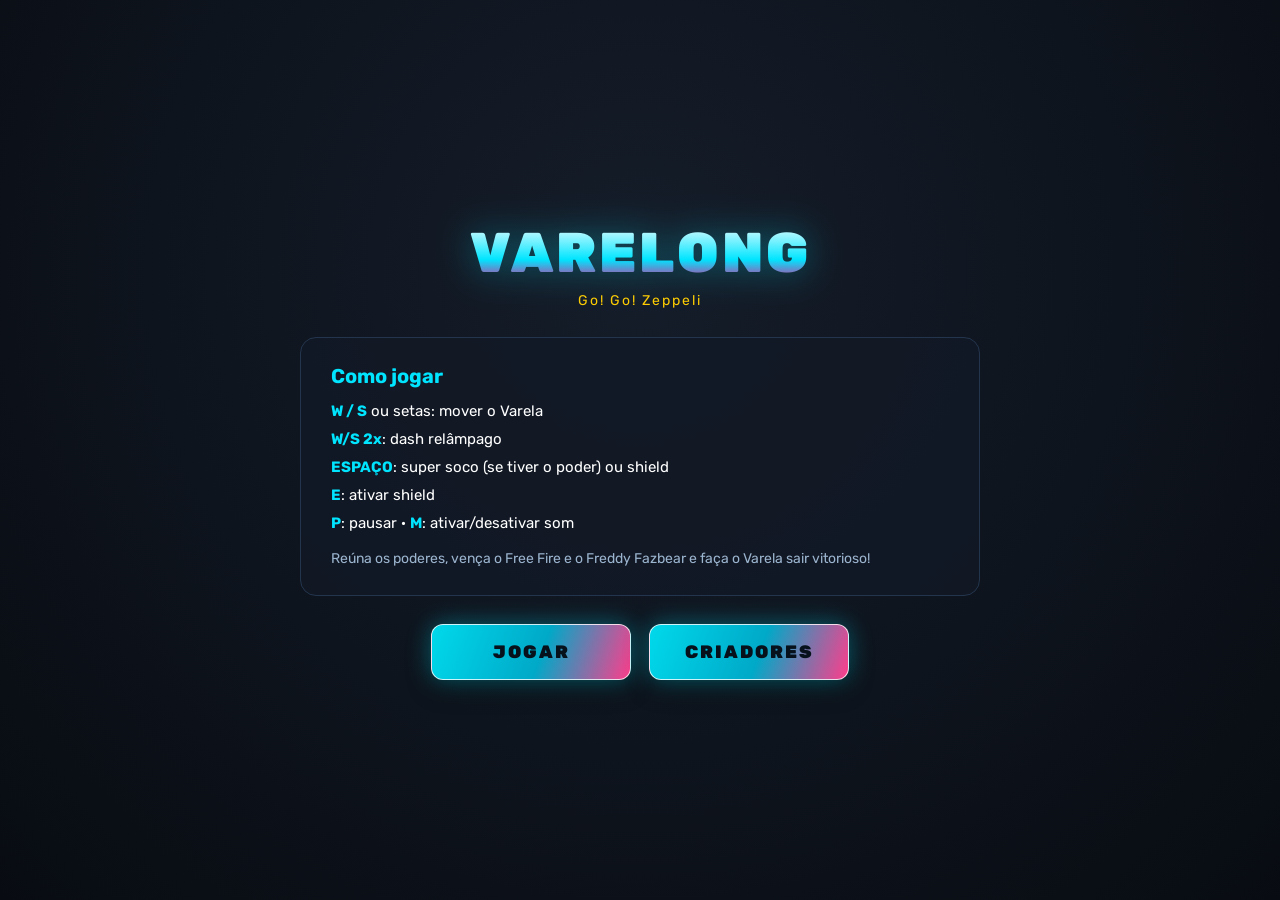
==== index.html @ af405eda "hgahah" ====
<!DOCTYPE html>
<html lang="pt-BR">
<head>
  <meta charset="UTF-8">
  <title>VARELONG - Início</title>
  <link rel="preconnect" href="https://fonts.googleapis.com">
  <link rel="preconnect" href="https://fonts.gstatic.com" crossorigin>
  <link href="https://fonts.googleapis.com/css2?family=Rubik:wght@700;900&family=Press+Start+2P&display=swap" rel="stylesheet">
  <link rel="stylesheet" href="style.css">
</head>
<body class="pagina-menu">

  <div class="menu-page">
    <header>
      <h1 class="menu-page-title">VARELONG</h1>
      <p class="menu-page-subtitle">Go! Go! Zeppeli</p>
    </header>

    <section class="tutorial">
      <h2>Como jogar</h2>
      <ul>
        <li><strong>W / S</strong> ou setas: mover o Varela</li>
        <li><strong>W/S 2x</strong>: dash relâmpago</li>
        <li><strong>ESPAÇO</strong>: super soco (se tiver o poder) ou shield</li>
        <li><strong>E</strong>: ativar shield</li>
        <li><strong>P</strong>: pausar · <strong>M</strong>: ativar/desativar som</li>
      </ul>
      <p class="tutorial-objetivo">
        Reúna os poderes, vença o Free Fire e o Freddy Fazbear e faça o Varela sair vitorioso!
      </p>
    </section>

    <nav class="menu-page-actions">
      <a class="menu-page-btn" href="jogo.html">JOGAR</a>
      <a class="menu-page-btn" href="criadores.html">CRIADORES</a>
    </nav>
  </div>

</body>
</html>
---- style.css ----
/* ========================================================
   VARELA PONG ROGUELIKE - ESTILO RETRO NEON COLORIDO
   ======================================================== */

* {
  box-sizing: border-box;
  margin: 0;
  padding: 0;
}

body {
  background: radial-gradient(circle at 50% 30%, #151d2a 0%, #080c12 100%);
  color: #ffffff;
  font-family: 'Rubik', Arial, sans-serif;
  display: flex;
  justify-content: center;
  align-items: center;
  min-height: 100vh;
  user-select: none;
  overflow: hidden;
}

.jogo-wrapper {
  display: flex;
  flex-direction: column;
  align-items: center;
  gap: 10px;
}

/* TÍTULO DO JOGO */
.game-header {
  text-align: center;
}

.game-title {
  font-size: 32px;
  font-weight: 900;
  letter-spacing: 2px;
  color: #fff;
  text-shadow: 0 0 15px rgba(0, 230, 255, 0.6), 0 0 30px rgba(255, 0, 128, 0.4);
  background: linear-gradient(180deg, #ffffff 0%, #00e5ff 60%, #ff007f 100%);
  background-clip: text;
  -webkit-background-clip: text;
  -webkit-text-fill-color: transparent;
}

.badge-rogue {
  font-family: 'Press Start 2P', monospace;
  font-size: 14px;
  background: #ff0055;
  color: #fff;
  padding: 4px 10px;
  border-radius: 6px;
  vertical-align: middle;
  text-shadow: none;
  -webkit-text-fill-color: #fff;
  box-shadow: 0 0 12px rgba(255, 0, 85, 0.7);
}

.game-subtitle {
  font-size: 12px;
  font-weight: 700;
  color: #ffcc00;
  letter-spacing: 1px;
  text-shadow: 0 0 8px rgba(255, 204, 0, 0.5);
  margin-top: 4px;
}

/* CONTAINER DO CANVAS */
.canvas-container {
  position: relative;
  border: 4px solid #00f0ff;
  border-radius: 14px;
  box-shadow: 0 0 35px rgba(0, 240, 255, 0.35), 0 15px 40px rgba(0, 0, 0, 0.9);
  overflow: hidden;
  background: #0d121c;
}

.menu-play-button {
  display: none;
  position: absolute;
  z-index: 2;
  top: 61.15%;
  left: 50%;
  width: 200px;
  height: 66px;
  align-items: center;
  justify-content: center;
  gap: 12px;
  border: 1px solid rgba(255, 255, 255, 0.8);
  border-radius: 12px;
  background: linear-gradient(110deg, #00d9eb, #00a9c8 55%, #ff3d8b);
  color: #07111b;
  font: 900 18px 'Rubik', Arial, sans-serif;
  letter-spacing: 2px;
  cursor: pointer;
  box-shadow: 0 0 24px rgba(0, 229, 255, 0.38), 0 8px 24px rgba(0, 0, 0, 0.45);
  transition: transform 160ms ease, filter 160ms ease, box-shadow 160ms ease;
  animation: play-pulse 2.4s ease-in-out infinite;
}

.menu-play-button .play-icon {
  font-size: 15px;
}

.menu-play-button:hover,
.menu-play-button:focus-visible {
  animation: none;
  transform: translateX(-50%) scale(1.06);
  filter: brightness(1.15);
  box-shadow: 0 0 34px rgba(0, 229, 255, 0.65), 0 10px 28px rgba(0, 0, 0, 0.55);
  outline: 2px solid #ffffff;
  outline-offset: 3px;
}

@keyframes play-pulse {
  0%, 100% { transform: translateX(-50%) scale(1); }
  50% { transform: translateX(-50%) scale(1.025); }
}

body.menu-ativo .jogo-wrapper {
  gap: 0;
}

body.menu-ativo .game-header,
body.menu-ativo .game-footer {
  display: none;
}

body.menu-ativo .menu-play-button {
  display: flex;
  transform: translateX(-50%);
}

body.menu-ativo .menu-play-button:hover,
body.menu-ativo .menu-play-button:focus-visible {
  animation: none;
  transform: translateX(-50%) scale(1.06);
}

body.menu-ativo canvas {
  cursor: default;
}

canvas {
  display: block;
  cursor: default;
}

/* RODAPÉ COM DICAS */
.game-footer {
  text-align: center;
  font-size: 12px;
  color: #9cb5cf;
  background: rgba(18, 25, 38, 0.85);
  padding: 6px 16px;
  border-radius: 20px;
  border: 1px solid #23354d;
}

.dica strong {
  color: #00e5ff;
}

/* BOTÃO RECOMEÇAR (vitória / game over) */
.restart-button {
  display: none;
  position: absolute;
  z-index: 2;
  bottom: 14%;
  left: 50%;
  transform: translateX(-50%);
  width: 220px;
  height: 60px;
  align-items: center;
  justify-content: center;
  border: 1px solid rgba(255, 255, 255, 0.8);
  border-radius: 12px;
  background: linear-gradient(110deg, #00d9eb, #00a9c8 55%, #ff3d8b);
  color: #07111b;
  font: 900 18px 'Rubik', Arial, sans-serif;
  letter-spacing: 2px;
  cursor: pointer;
  box-shadow: 0 0 24px rgba(0, 229, 255, 0.38), 0 8px 24px rgba(0, 0, 0, 0.45);
  transition: transform 160ms ease, filter 160ms ease, box-shadow 160ms ease;
}

body.fim-ativo .restart-button {
  display: flex;
}

.restart-button:hover,
.restart-button:focus-visible {
  transform: translateX(-50%) scale(1.06);
  filter: brightness(1.15);
  outline: 2px solid #ffffff;
  outline-offset: 3px;
}

/* PÁGINAS DE MENU (INÍCIO / CRIADORES) */
body.pagina-menu {
  display: flex;
  align-items: center;
  justify-content: center;
}

.menu-page {
  text-align: center;
  width: min(680px, 90vw);
  display: flex;
  flex-direction: column;
  gap: 28px;
}

.menu-page-title {
  font-size: 56px;
  font-weight: 900;
  letter-spacing: 3px;
  background: linear-gradient(180deg, #ffffff 0%, #00e5ff 60%, #ff007f 100%);
  background-clip: text;
  -webkit-background-clip: text;
  -webkit-text-fill-color: transparent;
  filter: drop-shadow(0 0 18px rgba(0, 229, 255, 0.35));
}

.menu-page-subtitle {
  color: #ffcc00;
  font-size: 14px;
  letter-spacing: 2px;
  margin-top: 6px;
}

.tutorial,
.criadores {
  background: rgba(18, 25, 38, 0.85);
  border: 1px solid #23354d;
  border-radius: 16px;
  padding: 26px 30px;
  text-align: left;
}

.tutorial h2 {
  font-size: 20px;
  color: #00e5ff;
  margin-bottom: 14px;
}

.tutorial ul {
  list-style: none;
  display: flex;
  flex-direction: column;
  gap: 10px;
  font-size: 15px;
}

.tutorial ul strong {
  color: #00e5ff;
}

.tutorial-objetivo {
  margin-top: 16px;
  color: #9cb5cf;
  font-size: 14px;
  line-height: 1.5;
}

.criadores {
  text-align: center;
}

.criadores-intro {
  font-size: 16px;
  color: #cfdcea;
  line-height: 1.6;
}

.menu-page-actions {
  display: flex;
  gap: 18px;
  justify-content: center;
  flex-wrap: wrap;
}

.menu-page-btn {
  display: inline-block;
  min-width: 200px;
  padding: 16px 30px;
  border-radius: 12px;
  border: 1px solid rgba(255, 255, 255, 0.8);
  background: linear-gradient(110deg, #00d9eb, #00a9c8 55%, #ff3d8b);
  color: #07111b;
  font: 900 18px 'Rubik', Arial, sans-serif;
  letter-spacing: 2px;
  text-decoration: none;
  cursor: pointer;
  box-shadow: 0 0 24px rgba(0, 229, 255, 0.38), 0 8px 24px rgba(0, 0, 0, 0.45);
  transition: transform 160ms ease, filter 160ms ease, box-shadow 160ms ease;
}

.menu-page-btn:hover,
.menu-page-btn:focus-visible {
  transform: scale(1.06);
  filter: brightness(1.15);
  outline: 2px solid #ffffff;
  outline-offset: 3px;
}
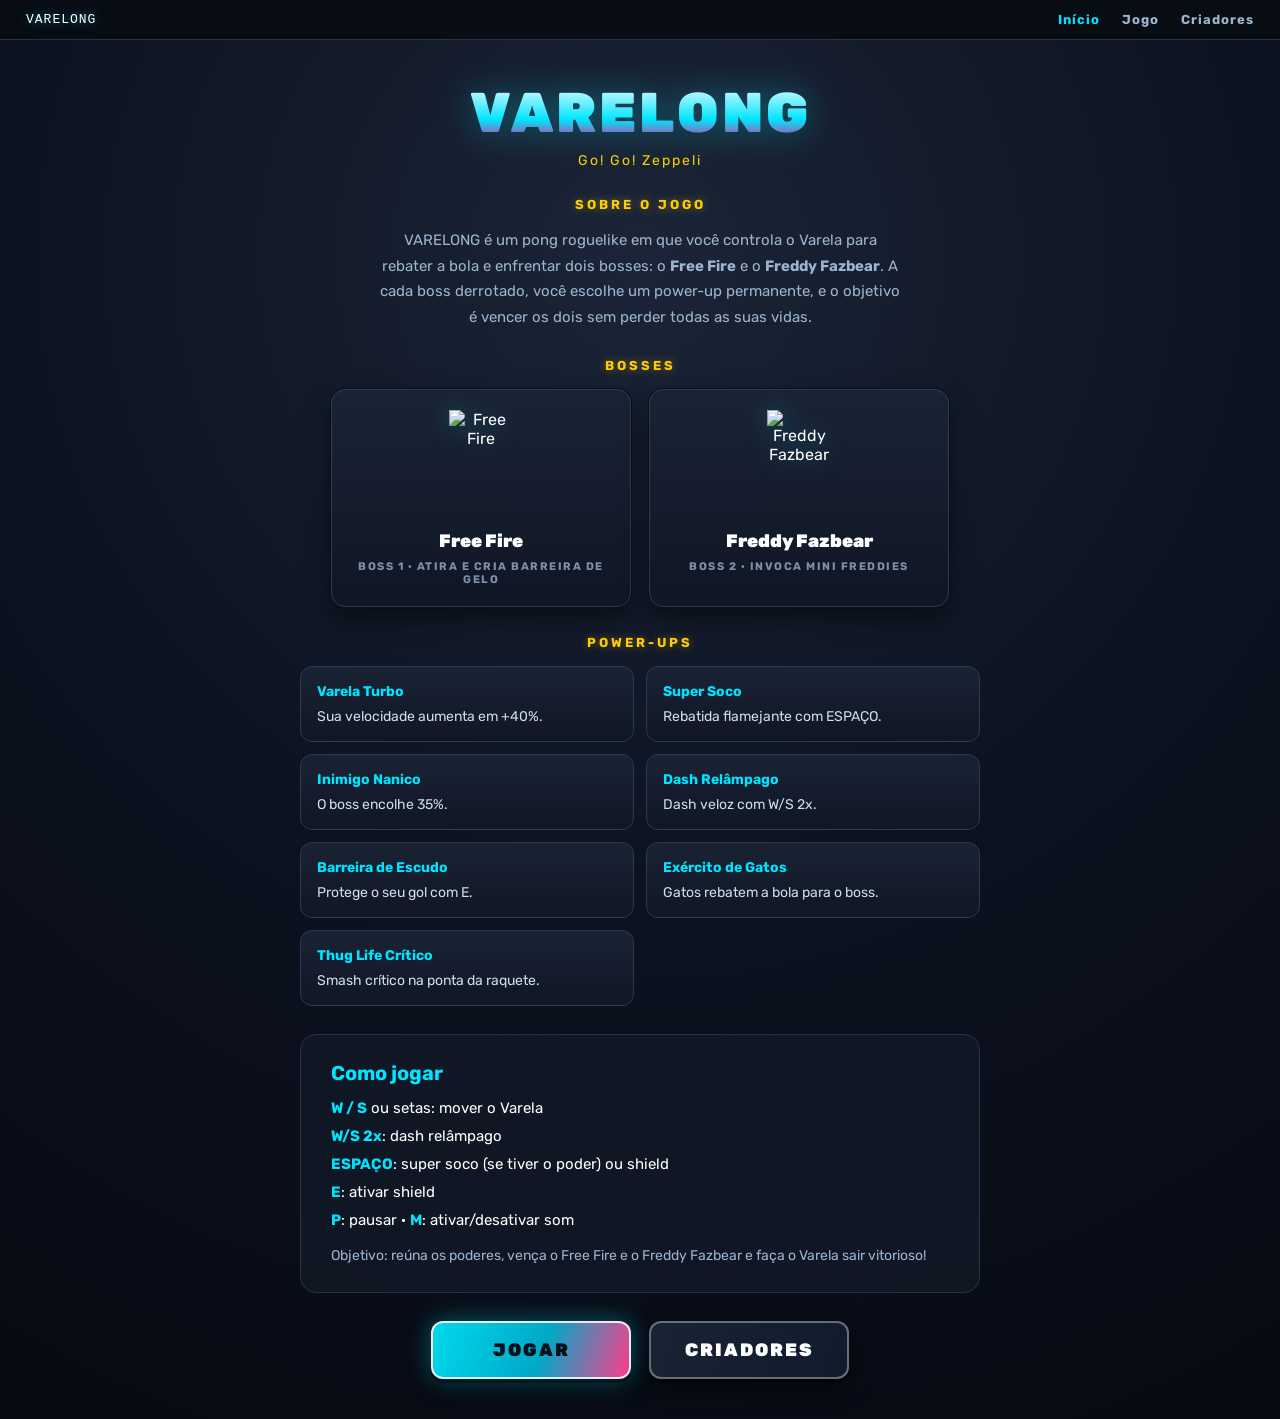
==== commit f88038f4: "FINISH HIM." ====
--- a/index.html
+++ b/index.html
@@ -10,11 +10,59 @@
 </head>
 <body class="pagina-menu">
 
+  <nav class="site-nav">
+    <a class="site-nav-brand" href="index.html">VARELONG</a>
+    <div class="site-nav-links">
+      <a href="index.html" class="active">Início</a>
+      <a href="jogo.html">Jogo</a>
+      <a href="criadores.html">Criadores</a>
+    </div>
+  </nav>
+
   <div class="menu-page">
     <header>
       <h1 class="menu-page-title">VARELONG</h1>
       <p class="menu-page-subtitle">Go! Go! Zeppeli</p>
     </header>
+
+    <section class="menu-section">
+      <h2 class="menu-section-title">Sobre o jogo</h2>
+      <p class="sobre-texto">
+        VARELONG é um pong roguelike em que você controla o Varela para rebater a bola
+        e enfrentar dois bosses: o <strong>Free Fire</strong> e o <strong>Freddy Fazbear</strong>.
+        A cada boss derrotado, você escolhe um power-up permanente, e o objetivo é vencer
+        os dois sem perder todas as suas vidas.
+      </p>
+    </section>
+
+    <section class="menu-section">
+      <h2 class="menu-section-title">Bosses</h2>
+      <div class="bosses-grid">
+        <div class="boss-card">
+          <img src="assets/boss_freefire.png" alt="Free Fire">
+          <span class="boss-nome">Free Fire</span>
+          <span class="boss-tag">Boss 1 · Atira e cria barreira de gelo</span>
+        </div>
+        <div class="boss-card">
+          <img src="assets/boss_fred.png" alt="Freddy Fazbear">
+          <span class="boss-nome">Freddy Fazbear</span>
+          <span class="boss-tag">Boss 2 · Invoca mini Freddies</span>
+        </div>
+      </div>
+    </section>
+
+    <section class="menu-section">
+      <h2 class="menu-section-title">Power-ups</h2>
+      <ul class="powerups-lista">
+        <li><strong>Varela Turbo</strong> Sua velocidade aumenta em +40%.</li>
+        <li><strong>Super Soco</strong> Rebatida flamejante com ESPAÇO.</li>
+        <li><strong>Inimigo Nanico</strong> O boss encolhe 35%.</li>
+        <li><strong>Dash Relâmpago</strong> Dash veloz com W/S 2x.</li>
+        <li><strong>Barreira de Escudo</strong> Protege o seu gol com E.</li>
+        <li><strong>Exército de Gatos</strong> Gatos rebatem a bola para o boss.</li>
+        <li><strong>Thug Life Crítico</strong> Smash crítico na ponta da raquete.</li>
+      </ul>
+    </section>
 
     <section class="tutorial">
       <h2>Como jogar</h2>
@@ -26,13 +74,13 @@
         <li><strong>P</strong>: pausar · <strong>M</strong>: ativar/desativar som</li>
       </ul>
       <p class="tutorial-objetivo">
-        Reúna os poderes, vença o Free Fire e o Freddy Fazbear e faça o Varela sair vitorioso!
+        Objetivo: reúna os poderes, vença o Free Fire e o Freddy Fazbear e faça o Varela sair vitorioso!
       </p>
     </section>
 
     <nav class="menu-page-actions">
       <a class="menu-page-btn" href="jogo.html">JOGAR</a>
-      <a class="menu-page-btn" href="criadores.html">CRIADORES</a>
+      <a class="menu-page-btn menu-page-btn-alt" href="criadores.html">CRIADORES</a>
     </nav>
   </div>
 
--- a/style.css
+++ b/style.css
@@ -200,16 +200,22 @@
 /* PÁGINAS DE MENU (INÍCIO / CRIADORES) */
 body.pagina-menu {
   display: flex;
-  align-items: center;
-  justify-content: center;
+  flex-direction: column;
+  align-items: stretch;
+  min-height: 100vh;
+  overflow-y: auto;
+  background:
+    radial-gradient(circle at 50% 18%, #1b2537 0%, #0c1220 48%, #070a12 100%);
 }
 
 .menu-page {
+  margin: auto;
   text-align: center;
   width: min(680px, 90vw);
   display: flex;
   flex-direction: column;
   gap: 28px;
+  padding: 40px 0;
 }
 
 .menu-page-title {
@@ -230,8 +236,71 @@
   margin-top: 6px;
 }
 
-.tutorial,
-.criadores {
+.menu-section {
+  width: 100%;
+}
+
+.menu-section-title {
+  font-size: 13px;
+  font-weight: 700;
+  letter-spacing: 3px;
+  text-transform: uppercase;
+  color: #ffcc00;
+  margin-bottom: 16px;
+  text-shadow: 0 0 8px rgba(255, 204, 0, 0.4);
+}
+
+.bosses-grid {
+  display: flex;
+  gap: 18px;
+  justify-content: center;
+  flex-wrap: wrap;
+}
+
+.boss-card {
+  flex: 1 1 240px;
+  max-width: 300px;
+  display: flex;
+  flex-direction: column;
+  align-items: center;
+  gap: 8px;
+  padding: 20px 16px;
+  background: linear-gradient(180deg, #1a2334 0%, #0f1626 100%);
+  border: 1px solid #2a3b52;
+  border-radius: 14px;
+  box-shadow: 0 0 0 1px #0a0e16, 0 10px 24px rgba(0, 0, 0, 0.5);
+}
+
+.boss-card img {
+  width: 64px;
+  height: 112px;
+  object-fit: contain;
+  filter: drop-shadow(0 0 12px rgba(0, 229, 255, 0.3));
+}
+
+.boss-nome {
+  font-size: 18px;
+  font-weight: 900;
+  color: #ffffff;
+}
+
+.boss-tag {
+  font-size: 11px;
+  font-weight: 700;
+  letter-spacing: 1.5px;
+  text-transform: uppercase;
+  color: #7d91ab;
+}
+
+.sobre-texto {
+  font-size: 15px;
+  color: #9cb5cf;
+  line-height: 1.7;
+  max-width: 520px;
+  margin: 0 auto;
+}
+
+.tutorial {
   background: rgba(18, 25, 38, 0.85);
   border: 1px solid #23354d;
   border-radius: 16px;
@@ -265,13 +334,90 @@
 }
 
 .criadores {
+  width: 100%;
+}
+
+.criadores-header {
   text-align: center;
 }
 
-.criadores-intro {
-  font-size: 16px;
-  color: #cfdcea;
-  line-height: 1.6;
+.sep {
+  color: rgba(255, 255, 255, 0.35);
+  margin: 0 4px;
+}
+
+.criadores-lista {
+  list-style: none;
+  display: flex;
+  flex-direction: column;
+  gap: 14px;
+  padding: 0;
+}
+
+.criador-card {
+  display: flex;
+  align-items: center;
+  gap: 18px;
+  padding: 16px 22px;
+  background: linear-gradient(180deg, #1a2334 0%, #0f1626 100%);
+  border: 1px solid #2a3b52;
+  border-radius: 14px;
+  box-shadow: 0 0 0 1px #0a0e16, 0 10px 24px rgba(0, 0, 0, 0.5);
+  transition: transform 160ms ease, border-color 160ms ease, box-shadow 160ms ease;
+}
+
+.criador-card:hover {
+  transform: translateY(-3px);
+  border-color: rgba(0, 229, 255, 0.7);
+  box-shadow: 0 0 22px rgba(0, 229, 255, 0.28), 0 14px 30px rgba(0, 0, 0, 0.6);
+}
+
+.criador-naipe {
+  width: 46px;
+  height: 46px;
+  flex: 0 0 auto;
+  display: flex;
+  align-items: center;
+  justify-content: center;
+  font-size: 26px;
+  line-height: 1;
+  border-radius: 50%;
+  background: rgba(255, 255, 255, 0.06);
+  border: 1px solid rgba(255, 255, 255, 0.14);
+  text-shadow: 0 0 12px currentColor;
+}
+
+.naipe-vermelho { color: #ff3b30; }
+.naipe-azul { color: #00e5ff; }
+.naipe-dourado { color: #ffcc00; }
+
+.criador-info {
+  display: flex;
+  flex-direction: column;
+  gap: 3px;
+  text-align: left;
+}
+
+.criador-nome {
+  font-size: 19px;
+  font-weight: 900;
+  letter-spacing: 0.4px;
+  color: #ffffff;
+  text-decoration: none;
+  transition: color 160ms ease;
+}
+
+.criador-nome:hover,
+.criador-nome:focus-visible {
+  color: #00e5ff;
+}
+
+.criador-cargo {
+  font-size: 12px;
+  font-weight: 700;
+  letter-spacing: 1.5px;
+  text-transform: uppercase;
+  color: #7d91ab;
 }
 
 .menu-page-actions {
@@ -286,21 +432,267 @@
   min-width: 200px;
   padding: 16px 30px;
   border-radius: 12px;
-  border: 1px solid rgba(255, 255, 255, 0.8);
+  border: 2px solid rgba(255, 255, 255, 0.85);
   background: linear-gradient(110deg, #00d9eb, #00a9c8 55%, #ff3d8b);
   color: #07111b;
   font: 900 18px 'Rubik', Arial, sans-serif;
   letter-spacing: 2px;
   text-decoration: none;
   cursor: pointer;
-  box-shadow: 0 0 24px rgba(0, 229, 255, 0.38), 0 8px 24px rgba(0, 0, 0, 0.45);
+  box-shadow: 0 4px 0 rgba(0, 0, 0, 0.4), 0 0 24px rgba(0, 229, 255, 0.38), 0 8px 24px rgba(0, 0, 0, 0.45);
   transition: transform 160ms ease, filter 160ms ease, box-shadow 160ms ease;
 }
 
 .menu-page-btn:hover,
 .menu-page-btn:focus-visible {
-  transform: scale(1.06);
+  transform: translateY(-2px) scale(1.03);
   filter: brightness(1.15);
+  box-shadow: 0 6px 0 rgba(0, 0, 0, 0.4), 0 0 30px rgba(0, 229, 255, 0.55), 0 10px 28px rgba(0, 0, 0, 0.55);
   outline: 2px solid #ffffff;
   outline-offset: 3px;
 }
+
+.menu-page-btn-alt {
+  background: linear-gradient(110deg, #1a2334, #121b2b);
+  color: #ffffff;
+  border-color: rgba(255, 255, 255, 0.35);
+  box-shadow: 0 4px 0 rgba(0, 0, 0, 0.45), 0 8px 24px rgba(0, 0, 0, 0.5);
+}
+
+.menu-page-btn-alt:hover,
+.menu-page-btn-alt:focus-visible {
+  filter: brightness(1.25);
+  box-shadow: 0 6px 0 rgba(0, 0, 0, 0.45), 0 0 26px rgba(255, 255, 255, 0.15), 0 10px 28px rgba(0, 0, 0, 0.55);
+}
+
+/* ========================================================
+   NAVEGAÇÃO DO SITE (MENU EM TODAS AS PÁGINAS)
+   ======================================================== */
+.site-nav {
+  display: flex;
+  align-items: center;
+  justify-content: space-between;
+  gap: 16px;
+  padding: 12px 26px;
+  background: rgba(8, 12, 18, 0.92);
+  border-bottom: 1px solid #23354d;
+}
+
+.site-nav-brand {
+  font-family: 'Press Start 2P', monospace;
+  font-size: 13px;
+  letter-spacing: 1px;
+  color: #ffffff;
+  text-decoration: none;
+  text-shadow: 0 0 10px rgba(0, 229, 255, 0.5);
+}
+
+.site-nav-links {
+  display: flex;
+  gap: 22px;
+  flex-wrap: wrap;
+}
+
+.site-nav-links a {
+  font-size: 13px;
+  font-weight: 700;
+  letter-spacing: 1px;
+  text-decoration: none;
+  color: #9cb5cf;
+  transition: color 160ms ease;
+}
+
+.site-nav-links a:hover,
+.site-nav-links a.active {
+  color: #00e5ff;
+}
+
+/* ========================================================
+   PÁGINA DO JOGO (JOGO + INSTRUÇÕES)
+   ======================================================== */
+body.pagina-jogo {
+  display: flex;
+  flex-direction: column;
+  align-items: stretch;
+  justify-content: flex-start;
+  min-height: 100vh;
+  overflow-y: auto;
+}
+
+body.pagina-jogo .jogo-wrapper {
+  padding: 24px 12px 0;
+}
+
+.instrucoes {
+  width: min(900px, 92vw);
+  margin: 8px auto 48px;
+  background: rgba(18, 25, 38, 0.85);
+  border: 1px solid #23354d;
+  border-radius: 16px;
+  padding: 26px 30px;
+}
+
+.instrucoes h2 {
+  font-size: 20px;
+  color: #00e5ff;
+  margin-bottom: 16px;
+  text-align: center;
+}
+
+.instrucoes-grid {
+  display: flex;
+  gap: 28px;
+  flex-wrap: wrap;
+}
+
+.instrucao-bloco {
+  flex: 1 1 300px;
+  text-align: left;
+}
+
+.instrucao-bloco h3 {
+  font-size: 14px;
+  color: #ffcc00;
+  letter-spacing: 1px;
+  margin-bottom: 10px;
+  text-transform: uppercase;
+}
+
+.instrucao-bloco p,
+.instrucao-bloco li {
+  font-size: 14px;
+  color: #cfdcea;
+  line-height: 1.6;
+}
+
+.instrucao-bloco ul {
+  list-style: none;
+  display: flex;
+  flex-direction: column;
+  gap: 8px;
+}
+
+.instrucao-bloco li strong {
+  color: #00e5ff;
+}
+
+/* ========================================================
+   LISTA DE POWER-UPS (PÁGINA DE APRESENTAÇÃO)
+   ======================================================== */
+.powerups-lista {
+  list-style: none;
+  display: grid;
+  grid-template-columns: repeat(auto-fit, minmax(220px, 1fr));
+  gap: 12px;
+  text-align: left;
+  padding: 0;
+}
+
+.powerups-lista li {
+  background: linear-gradient(180deg, #1a2334 0%, #0f1626 100%);
+  border: 1px solid #2a3b52;
+  border-radius: 12px;
+  padding: 14px 16px;
+  font-size: 14px;
+  color: #cfdcea;
+  line-height: 1.5;
+}
+
+.powerups-lista li strong {
+  display: block;
+  margin-bottom: 4px;
+  color: #00e5ff;
+}
+
+/* ========================================================
+   PÁGINA DOS DESENVOLVEDORES
+   ======================================================== */
+.criador-detalhe {
+  font-size: 13px;
+  color: #9cb5cf;
+}
+
+.criador-sobre {
+  font-size: 13px;
+  color: #cfdcea;
+  line-height: 1.5;
+}
+
+.criador-links {
+  display: flex;
+  gap: 14px;
+  margin-top: 6px;
+}
+
+.criador-links a {
+  font-size: 13px;
+  font-weight: 700;
+  color: #00e5ff;
+  text-decoration: none;
+  transition: color 160ms ease;
+}
+
+.criador-links a:hover,
+.criador-links a:focus-visible {
+  color: #ffffff;
+  text-decoration: underline;
+}
+
+.referencias {
+  text-align: left;
+  display: flex;
+  flex-direction: column;
+  gap: 10px;
+  font-size: 14px;
+  color: #cfdcea;
+  line-height: 1.6;
+}
+
+.ref-item {
+  background: rgba(18, 25, 38, 0.7);
+  border: 1px solid #23354d;
+  border-radius: 10px;
+  padding: 12px 16px;
+}
+
+.ref-item strong {
+  color: #00e5ff;
+}
+
+.ref-item em {
+  color: #7d91ab;
+  font-style: italic;
+}
+
+.ref-item p {
+  font-size: 14px;
+  color: #cfdcea;
+  line-height: 1.6;
+  margin-top: 4px;
+}
+
+.ref-links {
+  list-style: none;
+  display: flex;
+  flex-direction: column;
+  gap: 6px;
+  margin-top: 8px;
+  padding: 0;
+}
+
+.ref-links li {
+  font-size: 13px;
+}
+
+.ref-links a {
+  color: #00e5ff;
+  text-decoration: none;
+  word-break: break-all;
+  transition: color 160ms ease;
+}
+
+.ref-links a:hover,
+.ref-links a:focus-visible {
+  color: #ffffff;
+  text-decoration: underline;
+}
